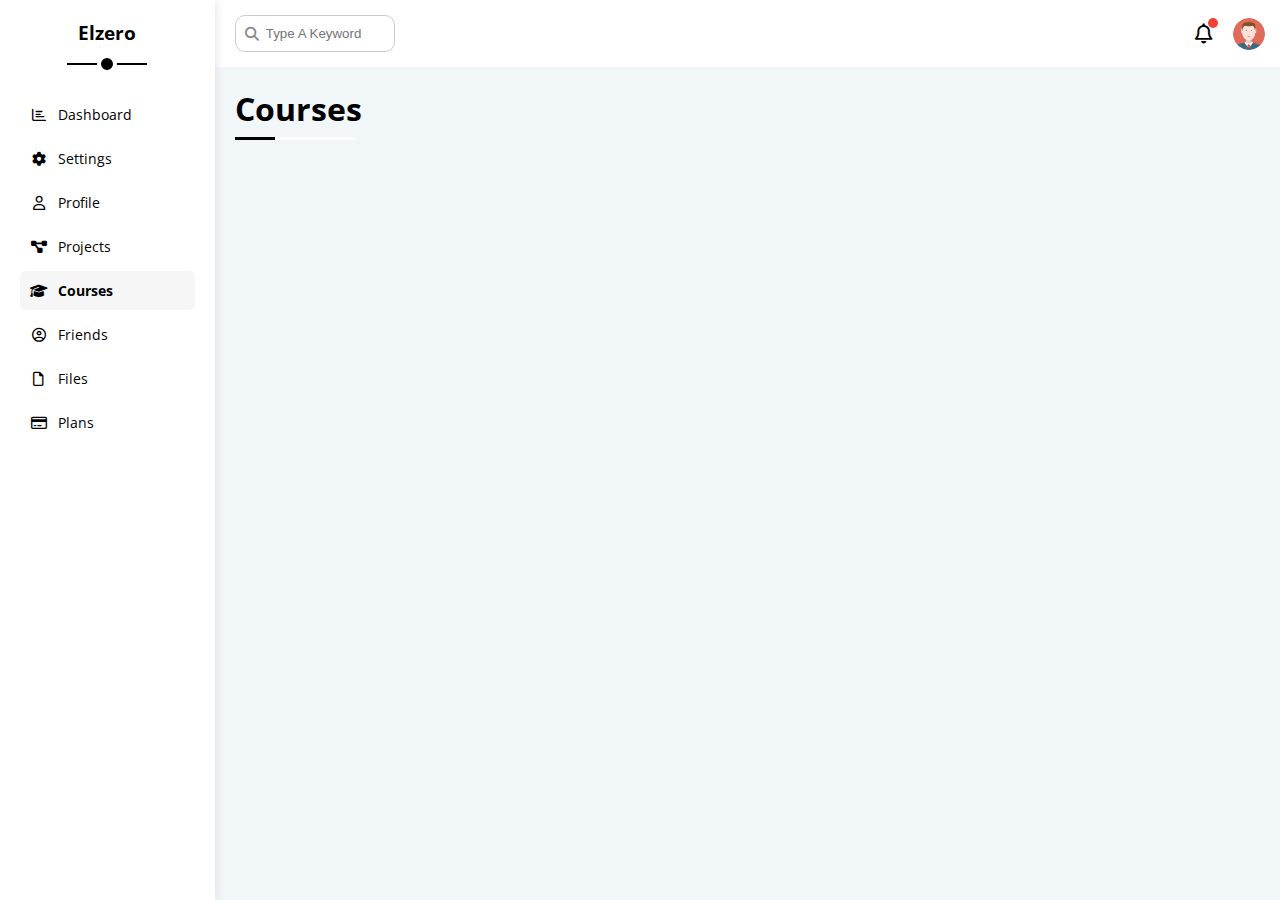
==== html/courses.html @ eeb67381 "uploading" ====
<!DOCTYPE html>
<html lang="en">
  <head>
    <meta charset="UTF-8" />
    <meta http-equiv="X-UA-Compatible" content="IE=edge" />
    <meta name="viewport" content="width=device-width, initial-scale=1.0" />
    <title>Courses</title>
    <!-- Font Awesome Library -->
    <link rel="stylesheet" href="../css/all.min.css" />
    <!-- Framework -->
    <link rel="stylesheet" href="../css/framework.css" />
    <!-- Main Style -->
    <link rel="stylesheet" href="../css/style.css" />
    <!-- Google Fonts -->
    <link rel="preconnect" href="https://fonts.googleapis.com" />
    <link rel="preconnect" href="https://fonts.gstatic.com" crossorigin />
    <link
      href="https://fonts.googleapis.com/css2?family=Open+Sans:ital,wght@0,300;0,400;0,500;0,600;0,700;0,800;1,300;1,400;1,500;1,600;1,700;1,800&display=swap"
      rel="stylesheet"
    />
  </head>
  <body>
    <div class="page d-flex">
      <div class="sidebar bg-white p-relative">
        <h3 class="p-relative mt-0 txt-c">Elzero</h3>
        <ul>
          <li>
            <a
              class="p-10 fs-14 c-black rad-6 d-flex align-center"
              href="../index.html"
            >
              <i class="fa-regular fa-chart-bar fa-fw"></i>
              <span class="hide-mobile">Dashboard</span>
            </a>
          </li>
          <li>
            <a
              class="p-10 fs-14 c-black rad-6 d-flex align-center"
              href="settings.html"
            >
              <i class="fa-solid fa-gear fa-fw"></i>
              <span class="hide-mobile">Settings</span>
            </a>
          </li>
          <li>
            <a
              class="p-10 fs-14 c-black rad-6 d-flex align-center"
              href="profile.html"
            >
              <i class="fa-regular fa-user fa-fw"></i>
              <span class="hide-mobile">Profile</span>
            </a>
          </li>
          <li>
            <a
              class="p-10 fs-14 c-black rad-6 d-flex align-center"
              href="projects.html"
            >
              <i class="fa-solid fa-diagram-project fa-fw"></i>
              <span class="hide-mobile">Projects</span>
            </a>
          </li>
          <li>
            <a
              class="active p-10 fs-14 c-black rad-6 d-flex align-center"
              href="courses.html"
            >
              <i class="fa-solid fa-graduation-cap fa-fw"></i>
              <span class="hide-mobile">Courses</span>
            </a>
          </li>
          <li>
            <a
              class="p-10 fs-14 c-black rad-6 d-flex align-center"
              href="friends.html"
            >
              <i class="fa-regular fa-user-circle fa-fw"></i>
              <span class="hide-mobile">Friends</span>
            </a>
          </li>
          <li>
            <a
              class="p-10 fs-14 c-black rad-6 d-flex align-center"
              href="files.html"
            >
              <i class="fa-regular fa-file fa-fw"></i>
              <span class="hide-mobile">Files</span>
            </a>
          </li>
          <li>
            <a
              class="p-10 fs-14 c-black rad-6 d-flex align-center"
              href="plans.html"
            >
              <i class="fa-regular fa-credit-card fa-fw"></i>
              <span class="hide-mobile">Plans</span>
            </a>
          </li>
        </ul>
      </div>
      <!-- Start Content -->
      <div class="content w-full">
        <!-- Start Header -->
        <div class="header bg-white p-15 flex-between">
          <div class="search p-relative">
            <input
              class="rad-10 p-10"
              type="search"
              placeholder="Type A Keyword"
            />
          </div>
          <div class="icons d-flex align-center">
            <span class="notification p-relative rad-half">
              <i class="fa-regular fa-bell fa-lg"></i>
            </span>
            <img src="../imgs/avatar.png" alt="" />
          </div>
        </div>
        <!-- End Header -->
        <!-- Start Boxes -->
        <h1 class="main-heading p-relative">Courses</h1>
        <!-- End Boxes -->
      </div>
      <!-- End Content -->
    </div>
  </body>
</html>
---- css/framework.css ----
/* Start Variables */
:root {
  --blue-color: #0075ff;
  --blue-alt-color: #0d69d5;
  --orange-color: #f59e0b;
  --green-color: #22c55e;
  --red-color: #f44336;
  --grey-color: #888;
}

/* End Variables */

/* Start Padding + Margin */
.p-5 {
  padding: 5px;
}

.p-10 {
  padding: 10px;
}

.p-15 {
  padding: 15px;
}

.p-20 {
  padding: 20px;
}

.pt-15 {
  padding-top: 15px;
}

.pt-20 {
  padding-top: 20px;
}
.pl-15 {
  padding-left: 15px;
}
.pb-10 {
  padding-bottom: 10px;
}
.pb-15 {
  padding-bottom: 15px;
}
.pb-20 {
  padding-bottom: 20px;
}
.m-0 {
  margin: 0;
}

.m-auto {
  margin: auto;
}

.m-10 {
  margin: 10px;
}

.m-20 {
  margin: 20px;
}

.mt-0 {
  margin-top: 0;
}

.mt-5 {
  margin-top: 5px;
}

.mt-10 {
  margin-top: 10px;
}

.mt-15 {
  margin-top: 15px;
}

.mt-20 {
  margin-top: 20px;
}

.mt-25 {
  margin-top: 25px;
}

.mr-15 {
  margin-right: 15px;
}

.mb-5 {
  margin-bottom: 5px;
}

.mb-10 {
  margin-bottom: 10px;
}

.mb-15 {
  margin-bottom: 15px;
}

.mb-20 {
  margin-bottom: 20px;
}

/* End Padding + Margin */

/* Start Color */
.c-black {
  color: black;
}

.c-white {
  color: white;
}

.c-grey {
  color: var(--grey-color);
}

.c-blue {
  color: var(--blue-color);
}

.c-red {
  color: var(--red-color);
}

.c-orange {
  color: var(--orange-color);
}

.c-green {
  color: var(--green-color);
}

.bg-white {
  background-color: white;
}

.bg-eee {
  background-color: #eee;
}

.bg-blue {
  background-color: var(--blue-color);
}

.bg-orange {
  background-color: var(--orange-color);
}

.bg-green {
  background-color: var(--green-color);
}

.bg-red {
  background-color: var(--red-color);
}
/* End Color */

/* Start Box */
.w-fit {
  width: fit-content;
}

.w-full {
  width: 100%;
}
.h-full {
  height: 100%;
}

.d-block {
  display: block;
}

.d-flex {
  display: flex;
}

.d-grid {
  display: grid;
}

.gap-20 {
  gap: 20px;
}

.space-between {
  justify-content: space-between;
}

.align-center {
  align-items: center;
}

/* End Box */

/* Start Font */
.fs-13 {
  font-size: 13px;
}

.fs-14 {
  font-size: 14px;
}

.fs-15 {
  font-size: 15px;
}

.fs-16 {
  font-size: 16px;
}

.fs-25 {
  font-size: 25px;
}

.txt-c {
  text-align: center;
}

.fw-bold {
  font-weight: bold;
}

/* End Font */

/* Start Border */
.b-none {
  border: none;
}

.rad-6 {
  border-radius: 6px;
  -webkit-border-radius: 6px;
  -moz-border-radius: 6px;
  -ms-border-radius: 6px;
  -o-border-radius: 6px;
}

.rad-10 {
  border-radius: 10px;
  -webkit-border-radius: 10px;
  -moz-border-radius: 10px;
  -ms-border-radius: 10px;
  -o-border-radius: 10px;
}

.rad-half {
  border-radius: 50%;
  -webkit-border-radius: 50%;
  -moz-border-radius: 50%;
  -ms-border-radius: 50%;
  -o-border-radius: 50%;
}

/* End Border */

/* Start Position */
.p-relative {
  position: relative;
}

.p-absolute {
  position: absolute;
}

/* End Position */

/* Start Components */
.flex-between {
  display: flex;
  justify-content: space-between;
  align-items: center;
}

.center-flex {
  display: flex;
  justify-content: center;
  align-items: center;
}

.f-wrap {
  flex-wrap: wrap;
}

.btn-shape {
  padding: 4px 10px;
  border-radius: 6px;
  -webkit-border-radius: 6px;
  -moz-border-radius: 6px;
  -ms-border-radius: 6px;
  -o-border-radius: 6px;
}

.pointer {
  cursor: pointer;
}

/* End Components */

/* Start Mobile */
@media (max-width: 767px) {
  .hide-mobile {
    display: none;
  }

  .block-mobile {
    display: block;
  }

  .txt-c-mobile {
    text-align: center;
  }
}

/* End Mobile */
---- css/style.css ----
/* Start Variables */
:root {
  --blue-color: #0075ff;
  --blue-alt-color: #0d69d5;
  --orange-color: #f59e0b;
  --green-color: #22c55e;
  --red-color: #f44336;
  --grey-color: #888;
}

/* End Variables */

/* Start Global Rules */
* {
  box-sizing: border-box;
  -moz-box-sizing: border-box;
  -webkit-box-sizing: border-box;
}

body {
  font-family: "Open Sans", sans-serif;
  margin: 0;
  scroll-behavior: smooth;
}

::-webkit-scrollbar {
  width: 15px;
}

::-webkit-scrollbar-track {
  background-color: white;
}

::-webkit-scrollbar-thumb {
  background-color: var(--blue-color);
}

::-webkit-scrollbar-thumb:hover {
  background-color: var(--blue-alt-color);
}

*:focus {
  outline: none;
}

a {
  text-decoration: none;
}

ul {
  list-style: none;
  padding: 0;
}

.page {
  min-height: 100vh;
  background-color: #f1f6f9;
}

.main-heading {
  margin: 20px 20px 40px;
}

.main-heading::before,
.main-heading::after {
  content: "";
  position: absolute;
  top: 50px;
  left: 0;
  height: 3px;
}

.main-heading::before {
  background-color: white;
  width: 120px;
}

.main-heading::after {
  background-color: black;
  width: 40px;
}

/* End Global Rules */

/* Start Sidebar */
.sidebar {
  width: 58px;
  box-shadow: 0 0 10px 0 #ddd;
  padding: 10px;
}

.sidebar ul li a {
  margin-bottom: 5px;
  transition: 0.3s;
  -webkit-transition: 0.3s;
  -moz-transition: 0.3s;
  -ms-transition: 0.3s;
  -o-transition: 0.3s;
}

.sidebar ul li > .active,
.sidebar ul li a:hover {
  background-color: #f6f6f6;
}

.sidebar ul li > .active {
  font-weight: bold;
}

.sidebar > h3 {
  margin-bottom: 50px;
}

@media (max-width: 767px) {
  .sidebar > h3 {
    font-size: 14px;
    margin-bottom: 0;
  }
}

@media (min-width: 768px) {
  .sidebar {
    width: 250px;
    padding: 20px;
  }

  .sidebar > h3::before,
  .sidebar > h3::after {
    content: "";
    position: absolute;
    background-color: black;
    left: 50%;
    transform: translateX(-50%);
    -webkit-transform: translateX(-50%);
    -moz-transform: translateX(-50%);
    -ms-transform: translateX(-50%);
    -o-transform: translateX(-50%);
  }

  .sidebar > h3::before {
    width: 80px;
    height: 2px;
    bottom: -20px;
  }

  .sidebar > h3::after {
    width: 12px;
    height: 12px;
    bottom: -29px;
    border: 4px solid white;
    border-radius: 50%;
    -webkit-border-radius: 50%;
    -moz-border-radius: 50%;
    -ms-border-radius: 50%;
    -o-border-radius: 50%;
  }

  .sidebar ul li a span {
    margin-left: 10px;
  }
}

/* End Sidebar */

/* Start Content */
/* Start Header */
.content {
  overflow: hidden;
}

.content .header .search::before {
  content: "\f002";
  font-family: var(--fa-style-family, "Font Awesome 6 Free");
  position: absolute;
  top: 50%;
  left: 15px;
  font-size: 14px;
  font-weight: 600;
  color: var(--grey-color);
  transform: translateY(-50%);
}

.content .header .search input {
  width: 160px;
  margin-left: 5px;
  border: 1px solid #ccc;
  padding-left: 30px;
  transition: 0.3s;
  -webkit-transition: 0.3s;
  -moz-transition: 0.3s;
  -ms-transition: 0.3s;
  -o-transition: 0.3s;
}

.content .header .search input:focus {
  width: 200px;
}

.content .header .search input::placeholder {
  transition: 0.3s;
  -webkit-transition: 0.3s;
  -moz-transition: 0.3s;
  -ms-transition: 0.3s;
  -o-transition: 0.3s;
}

.content .header .search input:focus::placeholder {
  opacity: 0;
}

.content .header .icons img {
  margin-left: 15px;
  width: 32px;
  height: 32px;
  cursor: pointer;
  border-radius: 50%;
  -webkit-border-radius: 50%;
  -moz-border-radius: 50%;
  -ms-border-radius: 50%;
  -o-border-radius: 50%;
  transition: 0.3s;
  -webkit-transition: 0.3s;
  -moz-transition: 0.3s;
  -ms-transition: 0.3s;
  -o-transition: 0.3s;
}

.content .header .icons img:hover {
  outline: 3px solid #fef;
}

.content .header .icons span {
  cursor: pointer;
  transition: 0.3s;
  -webkit-transition: 0.3s;
  -moz-transition: 0.3s;
  -ms-transition: 0.3s;
  -o-transition: 0.3s;
  padding: 5px;
}

.content .header .icons span:hover {
  background-color: #eee;
}

.content .header .icons span::before {
  content: "";
  position: absolute;
  top: 0;
  right: 0;
  width: 10px;
  height: 10px;
  background-color: var(--red-color);
  border-radius: 50%;
  -webkit-border-radius: 50%;
  -moz-border-radius: 50%;
  -ms-border-radius: 50%;
  -o-border-radius: 50%;
}

/* End Header */
/* Start Welcome Widget */
.wrapper {
  grid-template-columns: repeat(auto-fill, minmax(450px, 1fr));
  margin-left: 20px;
  margin-right: 20px;
  margin-bottom: 20px;
}

.wrapper .welcome {
  overflow: hidden;
}

.wrapper .welcome > img {
  width: 64px;
  height: 64px;
  border: 2px solid white;
  padding: 2px;
  box-shadow: 0 0 5px #ddd;
  margin-left: 20px;
  margin-top: -32px;
  border-radius: 50%;
  -webkit-border-radius: 50%;
  -moz-border-radius: 50%;
  -ms-border-radius: 50%;
  -o-border-radius: 50%;
}

.wrapper .welcome .intro > img {
  width: 200px;
  margin-bottom: -10px;
}

.wrapper .welcome .body {
  border-top: 1px solid #eee;
  border-bottom: 1px solid #eee;
}

.wrapper .welcome .body > div {
  flex: 1;
}

.wrapper .welcome .visit {
  margin: 0 15px 15px auto;
  transition: 0.3s;
  -webkit-transition: 0.3s;
  -moz-transition: 0.3s;
  -ms-transition: 0.3s;
  -o-transition: 0.3s;
}

.wrapper .welcome .visit:hover {
  background-color: var(--blue-alt-color);
}

@media (max-width: 767px) {
  .wrapper {
    grid-template-columns: minmax(200px, 1fr);
    margin-left: 10px;
    margin-right: 10px;
    gap: 10px;
  }

  .wrapper .welcome .intro {
    padding-bottom: 30px;
  }

  .wrapper .welcome .body > div:not(:last-child) {
    margin-bottom: 20px;
  }

  .wrapper .welcome > img {
    margin-left: 0;
  }
}

/* End Welcome Widget */

/* Start Quick Draft */
.draft form textarea {
  resize: none;
  min-height: 180px;
}

.draft form input[type="submit"] {
  margin-left: auto;
}

/* End Quick Draft */

/* Start Yearly Targets */
.targets .icon {
  width: 80px;
  height: 80px;
  margin-right: 15px;
}

.targets .details {
  flex: 1;
}

.blue .icon,
.blue .progress {
  background-color: rgba(0, 119, 255, 0.2);
}

.orange .icon,
.orange .progress {
  background-color: rgba(245, 159, 11, 0.2);
}

.green .icon,
.green .progress {
  background-color: rgba(34, 197, 94, 0.2);
}

.targets .progress {
  height: 4px;
}

.targets .progress > span {
  top: 0;
  left: 0;
  height: 100%;
}

.targets .progress > span span {
  bottom: 16px;
  right: -16px;
  font-size: 13px;
  padding: 2px 5px;
  border-radius: 6px;
  -webkit-border-radius: 6px;
  -moz-border-radius: 6px;
  -ms-border-radius: 6px;
  -o-border-radius: 6px;
}

.targets .progress > span span::after {
  content: "";
  border-width: 5px;
  border-style: solid;
  border-color: transparent;
  position: absolute;
  top: 100%;
  left: 50%;
  transform: translateX(-50%);
  -webkit-transform: translateX(-50%);
  -moz-transform: translateX(-50%);
  -ms-transform: translateX(-50%);
  -o-transform: translateX(-50%);
}

.targets .progress > .blue span::after {
  border-top-color: var(--blue-color);
}

.targets .progress > .orange span::after {
  border-top-color: var(--orange-color);
}

.targets .progress > .green span::after {
  border-top-color: var(--green-color);
}

/* End Yearly Targets */
/* Start Stats */
.stats .box {
  border: 1px solid #ccc;
  width: calc(50% - 10px);
}

@media (max-width: 767px) {
  .stats .box {
    width: 100%;
  }
}

/* End Stats */
/* Start Latest News */
.news .news-row:not(:last-child) {
  margin-bottom: 20px;
  padding-bottom: 20px;
  border-bottom: 1px solid #eee;
}

.news .news-row img {
  width: 100px;
  margin-right: 15px;
  border-radius: 6px;
  -webkit-border-radius: 6px;
  -moz-border-radius: 6px;
  -ms-border-radius: 6px;
  -o-border-radius: 6px;
}

.news .news-row .info {
  flex: 1;
}

.news .news-row .info h3 {
  margin: 0 0 6px;
  font-size: 16px;
}

@media (max-width: 767px) {
  .news .news-row {
    display: block;
  }

  .news .news-row > span {
    width: fit-content;
    margin: 10px auto;
  }
}

/* End Latest News */
/* Start Latest Tasks */
.task-row:not(:last-child) {
  margin-bottom: 15px;
  padding-bottom: 15px;
  border-bottom: 1px solid #eee;
}

.task-row i {
  cursor: pointer;
  transition: 0.3s;
  -webkit-transition: 0.3s;
  -moz-transition: 0.3s;
  -ms-transition: 0.3s;
  -o-transition: 0.3s;
}

.task-row i:hover {
  color: red;
}

.tasks .finished .info {
  text-decoration: line-through;
  opacity: 0.3;
}

/* End Latest Tasks */
/* Start Top Search Items */
/* End Top Search Items */
/* Start Latest Uploads */
.uploads-row:not(:last-child) {
  border-bottom: 1px solid #eee;
}

.uploads-row img {
  width: 40px;
  margin-right: 10px;
}

.uploads-row .info {
  flex: 1;
}

/* End Latest Uploads */
/* Start Last Project Progress */
.project-progress img {
  position: absolute;
  right: 0;
  bottom: 0;
  width: 160px;
  opacity: 0.2;
}

.project-progress ul::after {
  content: "";
  position: absolute;
  top: 0;
  left: 11px;
  width: 2px;
  height: 100%;
  background-color: var(--blue-color);
}

@media (max-width: 441px) {
  .project-progress ul::after {
    height: calc(100% - 10px);
  }
}

.project-progress li::before {
  content: "";
  display: block;
  margin-right: 15px;
  width: 20px;
  height: 20px;
  border: 2px solid white;
  outline: 2px solid var(--blue-color);
  background-color: white;
  border-radius: 50%;
  -webkit-border-radius: 50%;
  -moz-border-radius: 50%;
  -ms-border-radius: 50%;
  -o-border-radius: 50%;
  z-index: 1;
}

.project-progress .done::before {
  background-color: var(--blue-color);
}

.project-progress .flashing::before {
  animation: flashing 1s infinite alternate;
  -webkit-animation: flashing 1s infinite alternate;
}

/* End Last Project Progress */
/* Start Reminders */
.reminders ul li .circle {
  width: 15px;
  height: 15px;
}

.reminders ul li .blue {
  border-left: 2px solid var(--blue-color);
}

.reminders ul li .green {
  border-left: 2px solid var(--green-color);
}

.reminders ul li .orange {
  border-left: 2px solid var(--orange-color);
}

.reminders ul li .red {
  border-left: 2px solid var(--red-color);
}

/* End Reminders */
/* Start Latest Posts */
.latest-posts .head img {
  width: 50px;
}

.latest-posts .post-content {
  line-height: 1.8;
  border-top: 1px solid #eee;
  border-bottom: 1px solid #eee;
  min-height: 140px;
}

/* End Latest Posts */
/* Start Social Media Stats */
.social .box {
  padding-left: 70px;
}

.social .twitter {
  background-color: rgb(29, 161, 242, 0.2);
  color: #1da1f2;
}

.social .facebook {
  background-color: rgb(24, 118, 242, 0.2);
  color: #1877f2;
}

.social .youtube {
  background-color: rgb(255, 0, 0, 0.2);
  color: #ff0000;
}

.social .linkedin {
  background-color: rgb(10, 102, 194, 0.2);
  color: #0a66c2;
}

.social .box i {
  position: absolute;
  top: 0;
  left: 0;
  width: 52px;
  cursor: pointer;
  transition: 0.3s;
  -webkit-transition: 0.3s;
  -moz-transition: 0.3s;
  -ms-transition: 0.3s;
  -o-transition: 0.3s;
}

.social .box i:hover {
  transform: scale(1.1);
  -webkit-transform: scale(1.1);
  -moz-transform: scale(1.1);
  -ms-transform: scale(1.1);
  -o-transform: scale(1.1);
}

.social .twitter i,
.social .twitter a {
  background-color: #1da1f2;
}

.social .facebook i,
.social .facebook a {
  background-color: #1877f2;
}

.social .youtube i,
.social .youtube a {
  background-color: #ff0000;
}

.social .linkedin i,
.social .linkedin a {
  background-color: #0a66c2;
}

/* End Social Media Stats */
/* Start Projects Table */
.projects-table .responsive-table {
  overflow-x: auto;
}

.projects-table table {
  min-width: 1000px;
  border-spacing: 0;
}

.projects-table table thead {
  background-color: #eee;
  font-weight: bold;
}

.projects-table table td {
  padding: 15px;
}

.projects-table td {
  border-left: 1px solid #eee;
  border-bottom: 1px solid #eee
}

.projects-table td:last-child {
  border-right: 1px solid #eee;
}

.projects-table img {
  width: 32px;
  height: 32px;
  padding: 2px;
  background-color: white;
  border-radius: 50%;
  -webkit-border-radius: 50%;
  -moz-border-radius: 50%;
  -ms-border-radius: 50%;
  -o-border-radius: 50%;
}

.projects-table img:not(:first-child) {
  margin-left: -20px;
}

/* End Projects Table */
/* End Content */
/* Start Toggle Switch */
.toggle-checkbox {
  -webkit-appearance: none;
  appearance: none;
}

.toggle-switch {
  width: 78px;
  height: 32px;
  background-color: #ccc;
  position: relative;
  cursor: pointer;
  transition: 0.3s;
  border-radius: 15px;
  -webkit-border-radius: 15px;
  -moz-border-radius: 15px;
  -ms-border-radius: 15px;
  -o-border-radius: 15px;
  -webkit-transition: 0.3s;
  -moz-transition: 0.3s;
  -ms-transition: 0.3s;
  -o-transition: 0.3s;
}

.toggle-switch::before {
  font-family: var(--fa-style-family-classic, "Font Awesome 6 Free");
  content: "\f00d";
  font-weight: 1000;
  display: flex;
  justify-content: center;
  align-items: center;
  background-color: white;
  width: 24px;
  height: 24px;
  border-radius: 50%;
  -webkit-border-radius: 50%;
  -moz-border-radius: 50%;
  -ms-border-radius: 50%;
  -o-border-radius: 50%;
  position: absolute;
  top: 4px;
  left: 4px;
  color: #aaa;
  transition: 0.3s;
  -webkit-transition: 0.3s;
  -moz-transition: 0.3s;
  -ms-transition: 0.3s;
  -o-transition: 0.3s;
}

.toggle-checkbox:checked + .toggle-switch {
  background-color: var(--blue-color);
}

.toggle-checkbox:checked + .toggle-switch::before {
  content: "\f00c";
  color: var(--blue-color);
  left: 50px;
}

/* End Toggle Switch */
/* Start Settings Page */
textarea {
  border: 1px solid #ccc;
  resize: none;
  min-height: 150px;
}

/* End Settings Page */

/* Start Animation */
@keyframes flashing {
  0% {
    background-color: var(--blue-color);
  }

  100% {
    background-color: white;
  }
}

/* End Animation */
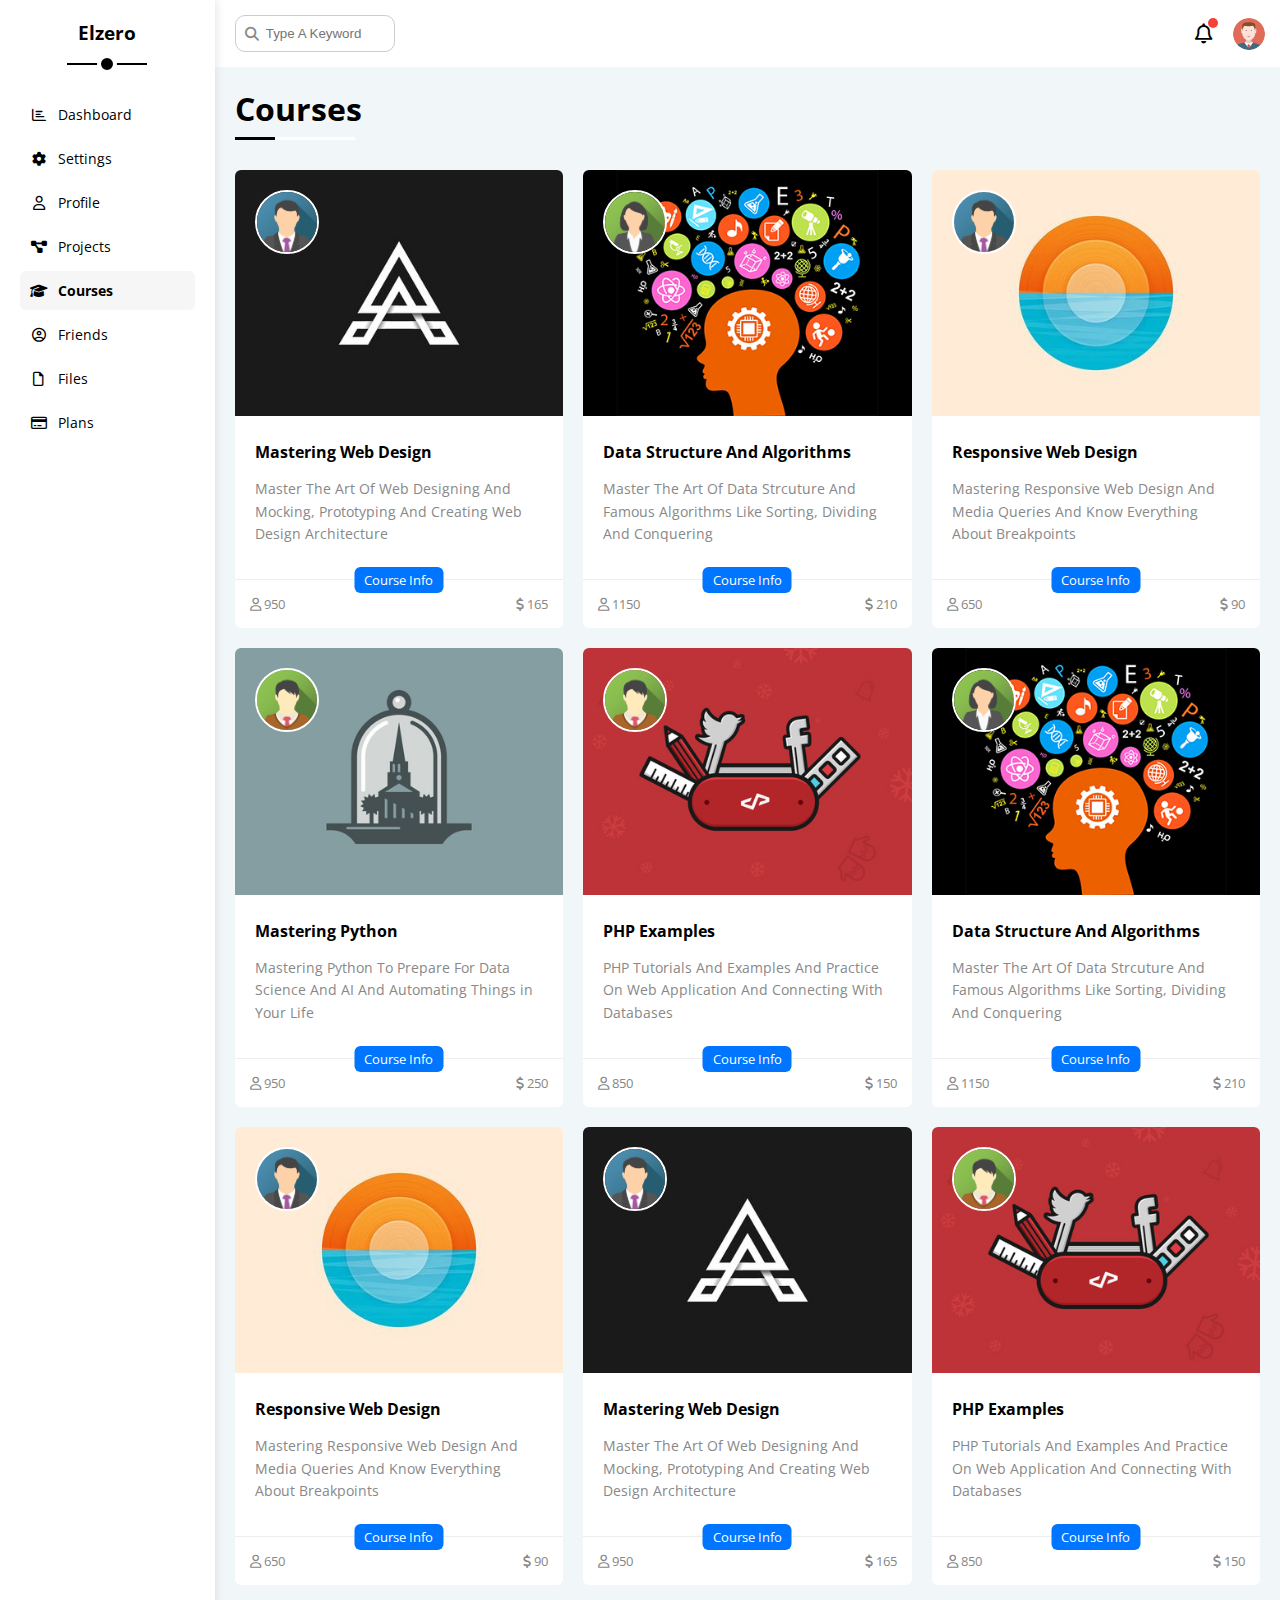
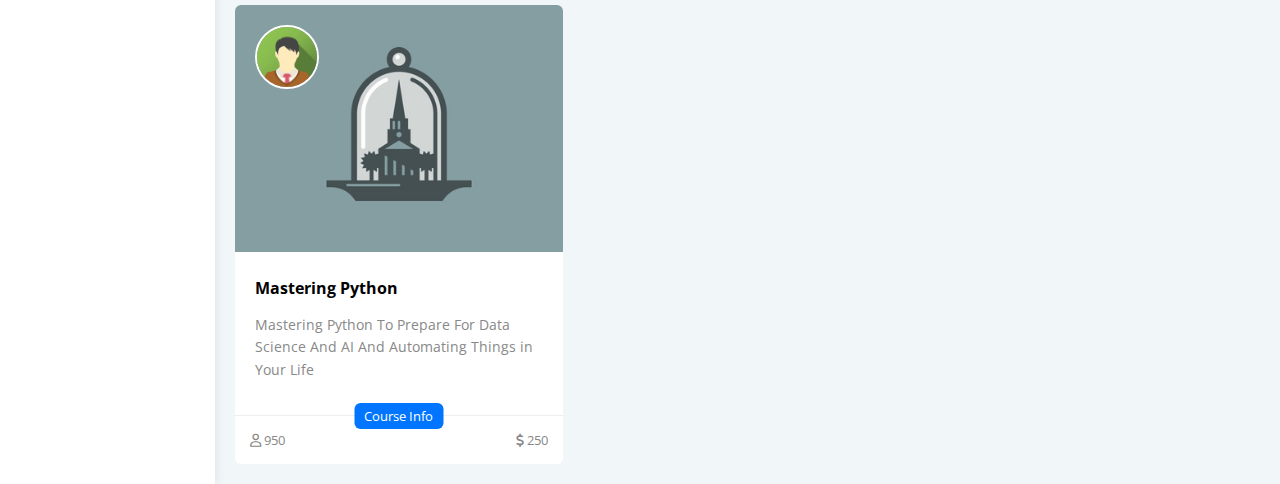
==== commit 9fed290c: "Updates" ====
--- a/html/courses.html
+++ b/html/courses.html
@@ -15,7 +15,7 @@
     <link rel="preconnect" href="https://fonts.googleapis.com" />
     <link rel="preconnect" href="https://fonts.gstatic.com" crossorigin />
     <link
-      href="https://fonts.googleapis.com/css2?family=Open+Sans:ital,wght@0,300;0,400;0,500;0,600;0,700;0,800;1,300;1,400;1,500;1,600;1,700;1,800&display=swap"
+      href="https://fonts.googleapis.com/css2?family=Open+Sans:wght@300;500&display=swap"
       rel="stylesheet"
     />
   </head>
@@ -119,6 +119,248 @@
         <!-- End Header -->
         <!-- Start Boxes -->
         <h1 class="main-heading p-relative">Courses</h1>
+        <div class="courses-page d-grid m-20 gap-20">
+          <div class="course p-relative bg-white rad-6">
+            <img class="cover" src="../imgs/course-01.jpg" alt="Course" />
+            <img
+              src="../imgs/team-01.png"
+              alt="Team-Member"
+              class="instructor"
+            />
+            <div class="description p-20">
+              <h4 class="m-0">Mastering Web Design</h4>
+              <p class="mt-15 c-grey fs-14">
+                Master The Art Of Web Designing And Mocking, Prototyping And
+                Creating Web Design Architecture
+              </p>
+            </div>
+            <div class="info p-15 p-relative flex-between">
+              <div class="c-info bg-blue btn-shape c-white fs-13">
+                Course Info
+              </div>
+              <span class="c-grey fs-13"><i class="far fa-user"></i> 950</span>
+              <span class="c-grey fs-13"
+                ><i class="fas fa-dollar-sign"></i> 165</span
+              >
+            </div>
+          </div>
+          <div class="course p-relative bg-white rad-6">
+            <img class="cover" src="../imgs/course-02.jpg" alt="Course" />
+            <img
+              src="../imgs/team-02.png"
+              alt="Team-Member"
+              class="instructor"
+            />
+            <div class="description p-20">
+              <h4 class="m-0">Data Structure And Algorithms</h4>
+              <p class="mt-15 c-grey fs-14">
+                Master The Art Of Data Strcuture And Famous Algorithms Like
+                Sorting, Dividing And Conquering
+              </p>
+            </div>
+            <div class="info p-15 p-relative flex-between">
+              <div class="c-info bg-blue btn-shape c-white fs-13">
+                Course Info
+              </div>
+              <span class="c-grey fs-13"><i class="far fa-user"></i> 1150</span>
+              <span class="c-grey fs-13"
+                ><i class="fas fa-dollar-sign"></i> 210</span
+              >
+            </div>
+          </div>
+          <div class="course p-relative bg-white rad-6">
+            <img class="cover" src="../imgs/course-03.jpg" alt="Course" />
+            <img
+              src="../imgs/team-01.png"
+              alt="Team-Member"
+              class="instructor"
+            />
+            <div class="description p-20">
+              <h4 class="m-0">Responsive Web Design</h4>
+              <p class="mt-15 c-grey fs-14">
+                Mastering Responsive Web Design And Media Queries And Know
+                Everything About Breakpoints
+              </p>
+            </div>
+            <div class="info p-15 p-relative flex-between">
+              <div class="c-info bg-blue btn-shape c-white fs-13">
+                Course Info
+              </div>
+              <span class="c-grey fs-13"><i class="far fa-user"></i> 650</span>
+              <span class="c-grey fs-13"
+                ><i class="fas fa-dollar-sign"></i> 90</span
+              >
+            </div>
+          </div>
+          <div class="course p-relative bg-white rad-6">
+            <img class="cover" src="../imgs/course-04.jpg" alt="Course" />
+            <img
+              src="../imgs/team-03.png"
+              alt="Team-Member"
+              class="instructor"
+            />
+            <div class="description p-20">
+              <h4 class="m-0">Mastering Python</h4>
+              <p class="mt-15 c-grey fs-14">
+                Mastering Python To Prepare For Data Science And AI And
+                Automating Things in Your Life
+              </p>
+            </div>
+            <div class="info p-15 p-relative flex-between">
+              <div class="c-info bg-blue btn-shape c-white fs-13">
+                Course Info
+              </div>
+              <span class="c-grey fs-13"><i class="far fa-user"></i> 950</span>
+              <span class="c-grey fs-13"
+                ><i class="fas fa-dollar-sign"></i> 250</span
+              >
+            </div>
+          </div>
+          <div class="course p-relative bg-white rad-6">
+            <img class="cover" src="../imgs/course-05.jpg" alt="Course" />
+            <img
+              src="../imgs/team-03.png"
+              alt="Team-Member"
+              class="instructor"
+            />
+            <div class="description p-20">
+              <h4 class="m-0">PHP Examples</h4>
+              <p class="mt-15 c-grey fs-14">
+                PHP Tutorials And Examples And Practice On Web Application And
+                Connecting With Databases
+              </p>
+            </div>
+            <div class="info p-15 p-relative flex-between">
+              <div class="c-info bg-blue btn-shape c-white fs-13">
+                Course Info
+              </div>
+              <span class="c-grey fs-13"><i class="far fa-user"></i> 850</span>
+              <span class="c-grey fs-13"
+                ><i class="fas fa-dollar-sign"></i> 150</span
+              >
+            </div>
+          </div>
+          <div class="course p-relative bg-white rad-6">
+            <img class="cover" src="../imgs/course-02.jpg" alt="Course" />
+            <img
+              src="../imgs/team-02.png"
+              alt="Team-Member"
+              class="instructor"
+            />
+            <div class="description p-20">
+              <h4 class="m-0">Data Structure And Algorithms</h4>
+              <p class="mt-15 c-grey fs-14">
+                Master The Art Of Data Strcuture And Famous Algorithms Like
+                Sorting, Dividing And Conquering
+              </p>
+            </div>
+            <div class="info p-15 p-relative flex-between">
+              <div class="c-info bg-blue btn-shape c-white fs-13">
+                Course Info
+              </div>
+              <span class="c-grey fs-13"><i class="far fa-user"></i> 1150</span>
+              <span class="c-grey fs-13"
+                ><i class="fas fa-dollar-sign"></i> 210</span
+              >
+            </div>
+          </div>
+          <div class="course p-relative bg-white rad-6">
+            <img class="cover" src="../imgs/course-03.jpg" alt="Course" />
+            <img
+              src="../imgs/team-01.png"
+              alt="Team-Member"
+              class="instructor"
+            />
+            <div class="description p-20">
+              <h4 class="m-0">Responsive Web Design</h4>
+              <p class="mt-15 c-grey fs-14">
+                Mastering Responsive Web Design And Media Queries And Know
+                Everything About Breakpoints
+              </p>
+            </div>
+            <div class="info p-15 p-relative flex-between">
+              <div class="c-info bg-blue btn-shape c-white fs-13">
+                Course Info
+              </div>
+              <span class="c-grey fs-13"><i class="far fa-user"></i> 650</span>
+              <span class="c-grey fs-13"
+                ><i class="fas fa-dollar-sign"></i> 90</span
+              >
+            </div>
+          </div>
+          <div class="course p-relative bg-white rad-6">
+            <img class="cover" src="../imgs/course-01.jpg" alt="Course" />
+            <img
+              src="../imgs/team-01.png"
+              alt="Team-Member"
+              class="instructor"
+            />
+            <div class="description p-20">
+              <h4 class="m-0">Mastering Web Design</h4>
+              <p class="mt-15 c-grey fs-14">
+                Master The Art Of Web Designing And Mocking, Prototyping And
+                Creating Web Design Architecture
+              </p>
+            </div>
+            <div class="info p-15 p-relative flex-between">
+              <div class="c-info bg-blue btn-shape c-white fs-13">
+                Course Info
+              </div>
+              <span class="c-grey fs-13"><i class="far fa-user"></i> 950</span>
+              <span class="c-grey fs-13"
+                ><i class="fas fa-dollar-sign"></i> 165</span
+              >
+            </div>
+          </div>
+          <div class="course p-relative bg-white rad-6">
+            <img class="cover" src="../imgs/course-05.jpg" alt="Course" />
+            <img
+              src="../imgs/team-03.png"
+              alt="Team-Member"
+              class="instructor"
+            />
+            <div class="description p-20">
+              <h4 class="m-0">PHP Examples</h4>
+              <p class="mt-15 c-grey fs-14">
+                PHP Tutorials And Examples And Practice On Web Application And
+                Connecting With Databases
+              </p>
+            </div>
+            <div class="info p-15 p-relative flex-between">
+              <div class="c-info bg-blue btn-shape c-white fs-13">
+                Course Info
+              </div>
+              <span class="c-grey fs-13"><i class="far fa-user"></i> 850</span>
+              <span class="c-grey fs-13"
+                ><i class="fas fa-dollar-sign"></i> 150</span
+              >
+            </div>
+          </div>
+          <div class="course p-relative bg-white rad-6">
+            <img class="cover" src="../imgs/course-04.jpg" alt="Course" />
+            <img
+              src="../imgs/team-03.png"
+              alt="Team-Member"
+              class="instructor"
+            />
+            <div class="description p-20">
+              <h4 class="m-0">Mastering Python</h4>
+              <p class="mt-15 c-grey fs-14">
+                Mastering Python To Prepare For Data Science And AI And
+                Automating Things in Your Life
+              </p>
+            </div>
+            <div class="info p-15 p-relative flex-between">
+              <div class="c-info bg-blue btn-shape c-white fs-13">
+                Course Info
+              </div>
+              <span class="c-grey fs-13"><i class="far fa-user"></i> 950</span>
+              <span class="c-grey fs-13"
+                ><i class="fas fa-dollar-sign"></i> 250</span
+              >
+            </div>
+          </div>
+        </div>
         <!-- End Boxes -->
       </div>
       <!-- End Content -->
--- a/css/framework.css
+++ b/css/framework.css
@@ -27,6 +27,18 @@
   padding: 20px;
 }
 
+.p-25 {
+  padding: 25px;
+}
+
+.pt-5 {
+  padding-top: 5px;
+}
+
+.pt-10 {
+  padding-top: 15px;
+}
+
 .pt-15 {
   padding-top: 15px;
 }
@@ -34,34 +46,55 @@
 .pt-20 {
   padding-top: 20px;
 }
+
+.pl-10 {
+  padding-left: 10px;
+}
+
 .pl-15 {
   padding-left: 15px;
 }
+
 .pb-10 {
   padding-bottom: 10px;
 }
+
 .pb-15 {
   padding-bottom: 15px;
 }
+
 .pb-20 {
   padding-bottom: 20px;
 }
+
+.m-auto {
+  margin: auto;
+}
+
 .m-0 {
   margin: 0;
 }
 
-.m-auto {
-  margin: auto;
+.m-5 {
+  margin: 5px;
 }
 
 .m-10 {
   margin: 10px;
 }
 
+.m-15 {
+  margin: 15px;
+}
+
 .m-20 {
   margin: 20px;
 }
 
+.m-25 {
+  margin: 25px;
+}
+
 .mt-0 {
   margin-top: 0;
 }
@@ -86,6 +119,10 @@
   margin-top: 25px;
 }
 
+.mr-10 {
+  margin-right: 10px;
+}
+
 .mr-15 {
   margin-right: 15px;
 }
@@ -104,6 +141,10 @@
 
 .mb-20 {
   margin-bottom: 20px;
+}
+
+.mb-25 {
+  margin-bottom: 25px;
 }
 
 /* End Padding + Margin */
@@ -160,6 +201,7 @@
 .bg-red {
   background-color: var(--red-color);
 }
+
 /* End Color */
 
 /* Start Box */
@@ -170,6 +212,7 @@
 .w-full {
   width: 100%;
 }
+
 .h-full {
   height: 100%;
 }
@@ -234,6 +277,10 @@
 /* Start Border */
 .b-none {
   border: none;
+}
+
+.b-ccc {
+  border: 1px solid #ccc;
 }
 
 .rad-6 {
@@ -320,4 +367,4 @@
   }
 }
 
-/* End Mobile */
+/* End Mobile */--- a/css/style.css
+++ b/css/style.css
@@ -688,6 +688,18 @@
   font-weight: bold;
 }
 
+.projects-table tbody tr {
+  transition: 0.3s;
+  -webkit-transition: 0.3s;
+  -moz-transition: 0.3s;
+  -ms-transition: 0.3s;
+  -o-transition: 0.3s;
+}
+
+.projects-table tbody tr:hover {
+  background-color: #faf7f7;
+}
+
 .projects-table table td {
   padding: 15px;
 }
@@ -723,6 +735,7 @@
 .toggle-checkbox {
   -webkit-appearance: none;
   appearance: none;
+  display: none;
 }
 
 .toggle-switch {
@@ -781,13 +794,581 @@
 
 /* End Toggle Switch */
 /* Start Settings Page */
+.settings-page {
+  grid-template-columns: repeat(auto-fill, minmax(450px, 1fr));
+}
+
+@media (max-width:767px) {
+  .settings-page {
+    grid-template-columns: minmax(100px, 1fr);
+    margin-right: 10px;
+    margin-left: 10px;
+    gap: 10px;
+  }
+}
+
 textarea {
   border: 1px solid #ccc;
   resize: none;
   min-height: 150px;
 }
 
+.settings-page :disabled {
+  cursor: no-drop;
+  color: #bbb;
+  background-color: #f0f4f8;
+}
+
+.settings-page input[type="email"] {
+  display: inline-flex;
+  width: calc(100% - 80px);
+}
+
+.settings-page .sec-box {
+  padding-bottom: 15px;
+}
+
+.settings-page .sec-box:not(:last-child) {
+  border-bottom: 1px solid #eee;
+}
+
+.settings-page .social i,
+.settings-page .social input {
+  background-color: #f6f6f6;
+  height: 40px;
+  border: 1px solid #ddd;
+}
+
+.settings-page .social i {
+  width: 40px;
+  border-radius: 6px 0 0 6px;
+  -webkit-border-radius: 6px 0 0 6px;
+  -moz-border-radius: 6px 0 0 6px;
+  -ms-border-radius: 6px 0 0 6px;
+  -o-border-radius: 6px 0 0 6px;
+  transition: 0.3s;
+  -webkit-transition: 0.3s;
+  -moz-transition: 0.3s;
+  -ms-transition: 0.3s;
+  -o-transition: 0.3s;
+}
+
+.settings-page .social input {
+  padding-left: 10px;
+  border-left: none;
+  border-radius: 0 6px 6px 0;
+  -webkit-border-radius: 0 6px 6px 0;
+  -moz-border-radius: 0 6px 6px 0;
+  -ms-border-radius: 0 6px 6px 0;
+  -o-border-radius: 0 6px 6px 0;
+}
+
+.settings-page .social div:first-of-type:focus-within i {
+  color: #1da1f2;
+}
+
+.settings-page .social div:nth-of-type(2):focus-within i {
+  color: #1877f2;
+}
+
+.settings-page .social div:nth-of-type(3):focus-within i {
+  color: #0a66c2;
+}
+
+.settings-page .social div:last-of-type:focus-within i {
+  color: #f00;
+}
+
+.settings-page .control input {
+  -webkit-appearance: none;
+  appearance: none;
+}
+
+.settings-page .control label {
+  position: relative;
+  padding-left: 30px;
+  cursor: pointer;
+}
+
+.settings-page .control label::before,
+.settings-page .control label::after {
+  position: absolute;
+  top: 50%;
+  left: 0;
+  margin-top: -9px;
+  border-radius: 4px;
+  -webkit-border-radius: 4px;
+  -moz-border-radius: 4px;
+  -ms-border-radius: 4px;
+  -o-border-radius: 4px;
+}
+
+.settings-page .control label::before {
+  content: "";
+  width: 14px;
+  height: 14px;
+  border: 2px solid var(--grey-color);
+}
+
+.settings-page .control label:hover::before {
+  border-color: var(--blue-color);
+}
+
+.settings-page .control label::after {
+  font-family: var(--fa-style-family-classic);
+  content: "\f00c";
+  font-weight: 900;
+  width: 18px;
+  height: 18px;
+  display: flex;
+  justify-content: center;
+  align-items: center;
+  color: white;
+  background-color: var(--blue-color);
+  font-size: 12px;
+  transition: 0.3s;
+  transform: scale(0) rotate(360deg);
+  -webkit-transform: scale(0) rotate(360deg);
+  -moz-transform: scale(0) rotate(360deg);
+  -ms-transform: scale(0) rotate(360deg);
+  -o-transform: scale(0) rotate(360deg);
+  -webkit-transition: 0.3s;
+  -moz-transition: 0.3s;
+  -ms-transition: 0.3s;
+  -o-transition: 0.3s;
+}
+
+.settings-page .control input:checked + label::after {
+  transform: scale(1);
+  -webkit-transform: scale(1);
+  -moz-transform: scale(1);
+  -ms-transform: scale(1);
+  -o-transform: scale(1);
+}
+
+.settings-page .backup .date label {
+  position: relative;
+  padding-left: 30px;
+  cursor: pointer;
+}
+
+.settings-page .backup input {
+  -webkit-appearance: none;
+  appearance: none;
+}
+
+.settings-page .backup .date label::before {
+  content: "";
+  width: 18px;
+  height: 18px;
+  background-color: white;
+  border: 2px solid var(--grey-color);
+  position: absolute;
+  top: 50%;
+  left: 0;
+  margin-top: -11px;
+  border-radius: 50%;
+  -webkit-border-radius: 50%;
+  -moz-border-radius: 50%;
+  -ms-border-radius: 50%;
+  -o-border-radius: 50%;
+}
+
+.settings-page .backup .date label::after {
+  content: "";
+  width: 12px;
+  height: 12px;
+  background-color: var(--blue-color);
+  position: absolute;
+  top: 5px;
+  left: 5px;
+  border-radius: 50%;
+  -webkit-border-radius: 50%;
+  -moz-border-radius: 50%;
+  -ms-border-radius: 50%;
+  -o-border-radius: 50%;
+  transition: 0.3s;
+  -webkit-transition: 0.3s;
+  -moz-transition: 0.3s;
+  -ms-transition: 0.3s;
+  -o-transition: 0.3s;
+  transform: scale(0);
+  -webkit-transform: scale(0);
+  -moz-transform: scale(0);
+  -ms-transform: scale(0);
+  -o-transform: scale(0);
+}
+
+.settings-page .backup .date input:checked + label::before {
+  border-color: var(--blue-color);
+}
+
+.settings-page .backup .date input:checked + label::after {
+  transform: scale(1);
+  -webkit-transform: scale(1);
+  -moz-transform: scale(1);
+  -ms-transform: scale(1);
+  -o-transform: scale(1);
+}
+
+.settings-page .backup label {
+  cursor: pointer;
+}
+
+.settings-page .backup .servers {
+  border-top: 1px solid #eee;
+  padding-top: 20px;
+}
+
+@media (max-width:767px) {
+  .settings-page .backup .servers {
+    flex-wrap: wrap;
+  }
+}
+
+.settings-page .backup .server {
+  border: 2px solid #eee;
+  transition: 0.3s;
+  -webkit-transition: 0.3s;
+  -moz-transition: 0.3s;
+  -ms-transition: 0.3s;
+  -o-transition: 0.3s;
+}
+
+.settings-page .backup input:checked + .server {
+  border-color: var(--blue-color);
+}
+
+.settings-page .backup input:checked + .server {
+  color: var(--blue-color);
+}
+
 /* End Settings Page */
+/* Start Profile Page */
+@media (max-width:767px) {
+  .profile-page .overview {
+    flex-direction: column;
+  }
+}
+
+.profile-page .avatar {
+  width: 300px;
+}
+
+@media (min-width:768px) {
+  .profile-page .avatar {
+    border-right: 1px solid #eee;
+  }
+}
+
+.profile-page .avatar > img {
+  width: 120px;
+  height: 120px;
+  border-radius: 50%;
+  -webkit-border-radius: 50%;
+  -moz-border-radius: 50%;
+  -ms-border-radius: 50%;
+  -o-border-radius: 50%;
+}
+
+.profile-page .avatar .progress {
+  height: 6px;
+  width: 70%;
+  margin: auto;
+  overflow: hidden;
+}
+
+.profile-page .avatar .progress span {
+  position: absolute;
+  top: 0;
+  left: 0;
+  height: 100%;
+  background-color: var(--blue-color);
+}
+
+.profile-page .info .box {
+  flex-wrap: wrap;
+  transition: 0.3s;
+  -webkit-transition: 0.3s;
+  -moz-transition: 0.3s;
+  -ms-transition: 0.3s;
+  -o-transition: 0.3s;
+}
+
+.profile-page .info .box:hover {
+  background-color: #f9f9f9;
+}
+
+.profile-page .info .box:not(:last-child) {
+  border-bottom: 1px solid #eee;
+}
+
+.profile-page .info .box h4 {
+  font-weight: normal;
+}
+
+.profile-page .info .box > div {
+  min-width: 250px;
+  padding: 10px 0 0;
+}
+
+.profile-page .info .box > div .toggle-switch {
+  height: 20px;
+}
+
+.profile-page .info .box > div .toggle-switch::before {
+  width: 12px;
+  height: 12px;
+  font-size: 8px;
+}
+
+.profile-page .info .box > div .toggle-checkbox:checked + .toggle-switch::before {
+  left: 62px;
+}
+
+@media (max-width: 767px) {
+  .profile-page .info .box > div .toggle-switch {
+    margin: auto;
+  }
+}
+
+.profile-page .data {
+  flex-wrap: wrap;
+}
+
+.profile-page .data .skills {
+  flex-grow: 1;
+}
+
+.profile-page .skills ul li {
+  padding: 15px 0;
+}
+
+.profile-page .skills ul li:not(:last-child) {
+  border-bottom: 1px solid #eee;
+}
+
+.profile-page .skills ul li span {
+  display: inline-flex;
+}
+
+.profile-page .data .activities {
+  flex-grow: 2;
+}
+
+
+.profile-page .data .activities .activity:not(:last-child) {
+  border-bottom: 1px solid #eee;
+  padding-bottom: 20px;
+  margin-bottom: 20px;
+}
+
+.profile-page .data .activities .activity img {
+  width: 64px;
+  height: 64px;
+  margin-right: 10px;
+  border-radius: 50%;
+  -webkit-border-radius: 50%;
+  -moz-border-radius: 50%;
+  -ms-border-radius: 50%;
+  -o-border-radius: 50%;
+}
+
+@media (min-width: 768px) {
+  .profile-page .data .activities .activity .date {
+    margin-left: auto;
+    text-align: right;
+  }
+}
+
+@media (max-width: 767px) {
+  .profile-page .data .activities {
+    margin-top: 0;
+  }
+
+  .profile-page .data .activities .activity {
+    flex-direction: column;
+  }
+
+  .profile-page .data .activities .activity img {
+    margin-right: 0;
+    margin-bottom: 15px;
+  }
+
+  .profile-page .data .activities .activity .date {
+    margin-top: 15px;
+  }
+}
+
+/* End Profile Page */
+/* Start Projects Page */
+.projects-page {
+  grid-template-columns: repeat(auto-fill, minmax(450px, 1fr));
+}
+
+.projects-page .project > span {
+  position: absolute;
+  right: 10px;
+  top: 10px;
+}
+
+.projects-page h4 {
+  font-weight: normal;
+}
+
+.projects-page .team {
+  min-height: 80px;
+  position: relative;
+}
+
+.projects-page .team a {
+  position: absolute;
+  left: 0;
+  bottom: 0;
+}
+
+.projects-page .team a:hover {
+  z-index: 1000;
+}
+
+.projects-page .team a:nth-child(2) {
+  left: 25px;
+}
+
+.projects-page .team a:nth-child(3) {
+  left: 50px;
+}
+
+.projects-page .team a:nth-child(4) {
+  left: 75px;
+}
+
+.projects-page .team a:nth-child(5) {
+  left: 100px;
+}
+
+.projects-page .team a img {
+  width: 40px;
+  height: 40px;
+  border: 2px solid white;
+  border-radius: 50%;
+  -webkit-border-radius: 50%;
+  -moz-border-radius: 50%;
+  -ms-border-radius: 50%;
+  -o-border-radius: 50%;
+}
+
+.projects-page .job {
+  justify-content: flex-end;
+  border-top: 1px solid #eee;
+  margin-top: 15px;
+  padding-top: 15px;
+}
+
+.projects-page .job span {
+  margin-left: 5px;
+  width: fit-content;
+}
+
+.projects-page .info {
+  border-top: 1px solid #eee;
+  margin-top: 15px;
+  padding-top: 15px;
+}
+
+.projects-page .info .progress {
+  width: 260px;
+  height: 8px;
+  position: relative;
+  overflow: hidden;
+}
+
+.projects-page .info .progress span {
+  height: 100%;
+  position: absolute;
+  top: 0;
+  left: 0;
+  border-radius: 6px;
+  -webkit-border-radius: 6px;
+  -moz-border-radius: 6px;
+  -ms-border-radius: 6px;
+  -o-border-radius: 6px;
+}
+
+@media (max-width:767px) {
+  .projects-page {
+    grid-template-columns: minmax(250px, 1fr);
+    margin-left: 10px;
+    margin-right: 10px;
+    gap: 10px;
+  }
+
+  .projects-page .job {
+    flex-direction: column;
+  }
+
+  .projects-page .job span:not(:last-child) {
+    margin-bottom: 15px;
+  }
+
+  .projects-page .info {
+    flex-direction: column;
+  }
+
+  .projects-page .info .salary {
+    margin-top: 15px;
+  }
+}
+
+/* End Projects Page */
+/* Start Courses Page */
+.courses-page {
+  grid-template-columns: repeat(auto-fill, minmax(300px, 1fr));
+}
+
+.courses-page .course {
+  overflow: hidden;
+}
+
+.courses-page .course .cover {
+  width: 100%;
+}
+
+.courses-page .course .instructor {
+  width: 64px;
+  height: 64px;
+  position: absolute;
+  top: 20px;
+  left: 20px;
+  border: 2px solid white;
+  border-radius: 50%;
+  -webkit-border-radius: 50%;
+  -moz-border-radius: 50%;
+  -ms-border-radius: 50%;
+  -o-border-radius: 50%;
+}
+
+.courses-page .course .description > p {
+  line-height: 1.6;
+}
+
+.courses-page .course .info {
+  border-top: 1px solid #eee;
+}
+
+
+.courses-page .course .info .c-info {
+  position: absolute;
+  top: -13px;
+  left: 50%;
+  transform: translateX(-50%);
+  -webkit-transform: translateX(-50%);
+  -moz-transform: translateX(-50%);
+  -ms-transform: translateX(-50%);
+  -o-transform: translateX(-50%);
+}
+
+/* End Courses Page */
 
 /* Start Animation */
 @keyframes flashing {
